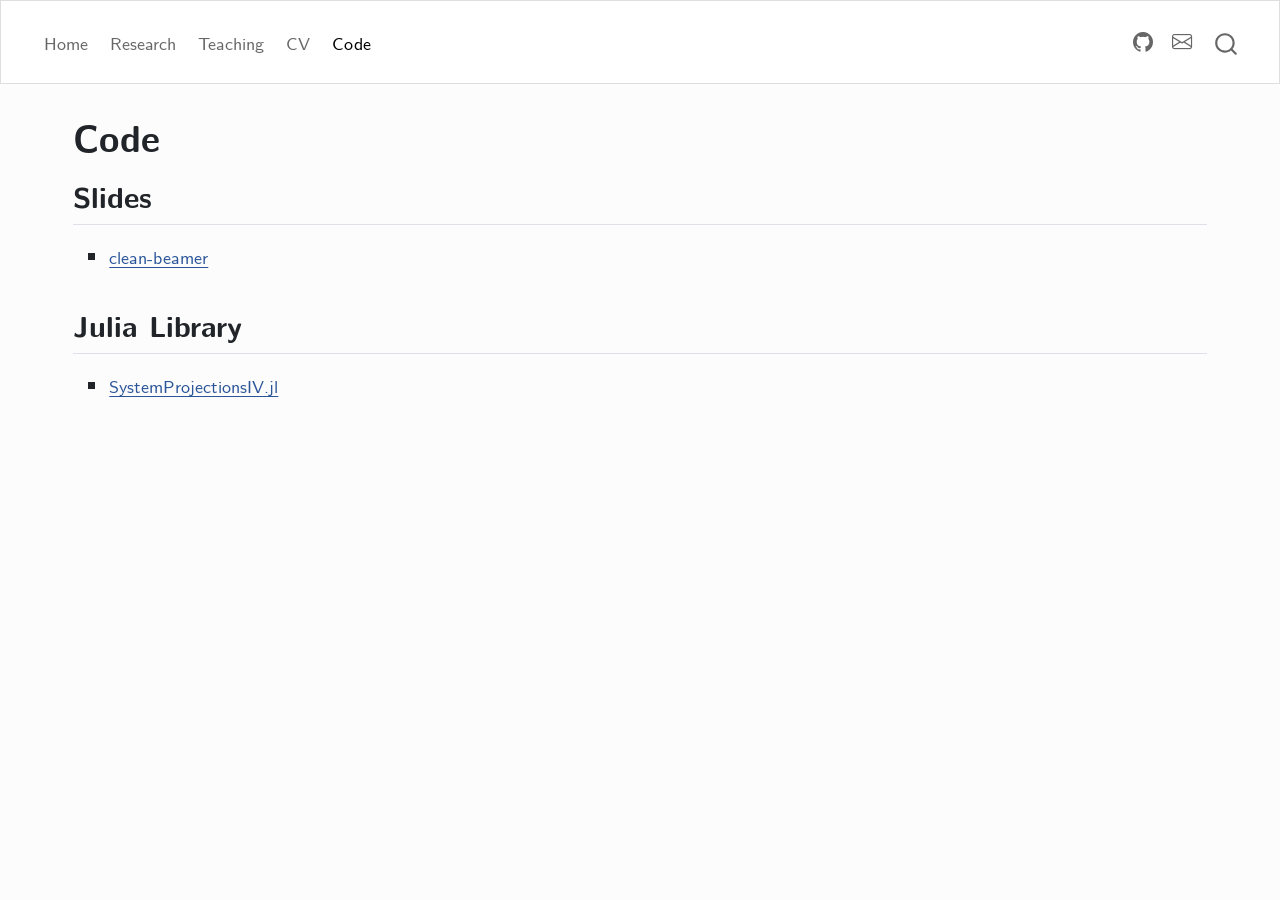
==== docs/code.html @ acdc4352 "Update sitemap and teaching page links; modify index.qmd subtitle - Changed the URL in sitemap.xml f" ====
<!DOCTYPE html>
<html xmlns="http://www.w3.org/1999/xhtml" lang="en" xml:lang="en"><head>

<meta charset="utf-8">
<meta name="generator" content="quarto-1.9.36">

<meta name="viewport" content="width=device-width, initial-scale=1.0, user-scalable=yes">


<title>Code – Andrea Recine</title>
<style>
/* Default styles provided by pandoc.
** See https://pandoc.org/MANUAL.html#variables-for-html for config info.
*/
code{white-space: pre-wrap;}
span.smallcaps{font-variant: small-caps;}
div.columns{display: flex; gap: min(4vw, 1.5em);}
div.column{flex: auto; overflow-x: auto;}
div.hanging-indent{margin-left: 1.5em; text-indent: -1.5em;}
ul.task-list{list-style: none;}
ul.task-list li input[type="checkbox"] {
  width: 0.8em;
  margin: 0 0.8em 0.2em -1em; /* quarto-specific, see https://github.com/quarto-dev/quarto-cli/issues/4556 */ 
  vertical-align: middle;
}
</style>


<script src="site_libs/quarto-nav/quarto-nav.js"></script>
<script src="site_libs/quarto-nav/headroom.min.js"></script>
<script src="site_libs/clipboard/clipboard.min.js"></script>
<script src="site_libs/quarto-search/autocomplete.umd.js"></script>
<script src="site_libs/quarto-search/fuse.min.js"></script>
<script src="site_libs/quarto-search/quarto-search.js"></script>
<meta name="quarto:offset" content="./">
<script src="site_libs/quarto-html/quarto.js" type="module"></script>
<script src="site_libs/quarto-html/tabsets/tabsets.js" type="module"></script>
<script src="site_libs/quarto-html/popper.min.js"></script>
<script src="site_libs/quarto-html/tippy.umd.min.js"></script>
<script src="site_libs/quarto-html/anchor.min.js"></script>
<link href="site_libs/quarto-html/tippy.css" rel="stylesheet">
<link href="site_libs/quarto-html/quarto-syntax-highlighting-685cb8ace66be21b8b10cab46573b50d.css" rel="stylesheet" id="quarto-text-highlighting-styles">
<script src="site_libs/bootstrap/bootstrap.min.js"></script>
<link href="site_libs/bootstrap/bootstrap-icons.css" rel="stylesheet">
<link href="site_libs/bootstrap/bootstrap-25e78c7d479662039ff8cc54b3a54b7a.min.css" rel="stylesheet" append-hash="true" id="quarto-bootstrap" data-mode="light">
<script id="quarto-search-options" type="application/json">{
  "location": "navbar",
  "copy-button": false,
  "collapse-after": 3,
  "panel-placement": "end",
  "type": "overlay",
  "limit": 50,
  "keyboard-shortcut": [
    "f",
    "/",
    "s"
  ],
  "show-item-context": false,
  "language": {
    "search-no-results-text": "No results",
    "search-matching-documents-text": "matching documents",
    "search-copy-link-title": "Copy link to search",
    "search-hide-matches-text": "Hide additional matches",
    "search-more-match-text": "more match in this document",
    "search-more-matches-text": "more matches in this document",
    "search-clear-button-title": "Clear",
    "search-text-placeholder": "",
    "search-detached-cancel-button-title": "Cancel",
    "search-submit-button-title": "Submit",
    "search-label": "Search"
  }
}</script>
<style>html{ scroll-behavior: smooth; }</style>


</head>

<body class="nav-fixed quarto-light">

<div id="quarto-search-results"></div>
  <header id="quarto-header" class="headroom fixed-top">
    <nav class="navbar navbar-expand-lg " data-bs-theme="dark">
      <div class="navbar-container container-fluid">
            <div id="quarto-search" class="" title="Search"></div>
          <button class="navbar-toggler" type="button" data-bs-toggle="collapse" data-bs-target="#navbarCollapse" aria-controls="navbarCollapse" role="menu" aria-expanded="false" aria-label="Toggle navigation" onclick="if (window.quartoToggleHeadroom) { window.quartoToggleHeadroom(); }">
  <span class="navbar-toggler-icon"></span>
</button>
          <div class="collapse navbar-collapse" id="navbarCollapse">
            <ul class="navbar-nav navbar-nav-scroll me-auto">
  <li class="nav-item">
    <a class="nav-link" href="./index.html"> 
<span class="menu-text">Home</span></a>
  </li>  
  <li class="nav-item">
    <a class="nav-link" href="./research.html"> 
<span class="menu-text">Research</span></a>
  </li>  
  <li class="nav-item">
    <a class="nav-link" href="./teaching.html"> 
<span class="menu-text">Teaching</span></a>
  </li>  
  <li class="nav-item">
    <a class="nav-link" href="./cv.html"> 
<span class="menu-text">CV</span></a>
  </li>  
  <li class="nav-item">
    <a class="nav-link active" href="./code.html" aria-current="page"> 
<span class="menu-text">Code</span></a>
  </li>  
</ul>
            <ul class="navbar-nav navbar-nav-scroll ms-auto">
  <li class="nav-item compact">
    <a class="nav-link" href="https://github.com/andrerecio"> <i class="bi bi-github" role="img">
</i> 
<span class="menu-text"></span></a>
  </li>  
  <li class="nav-item compact">
    <a class="nav-link" href="mailto:andrea.recine@uniroma1.it"> <i class="bi bi-envelope" role="img">
</i> 
<span class="menu-text"></span></a>
  </li>  
</ul>
          </div> <!-- /navcollapse -->
            <div class="quarto-navbar-tools">
</div>
      </div> <!-- /container-fluid -->
    </nav>
</header>
<!-- content -->
<div id="quarto-content" class="quarto-container page-columns page-rows-contents page-layout-full page-navbar">
<!-- sidebar -->
<!-- margin-sidebar -->
    
<!-- main -->
<main class="content column-page" id="quarto-document-content">

<header id="title-block-header" class="quarto-title-block default">
<div class="quarto-title">
<h1 class="title">Code</h1>
</div>



<div class="quarto-title-meta column-page">

    
  
    
  </div>
  


</header>


<section id="slides" class="level2">
<h2 class="anchored" data-anchor-id="slides">Slides</h2>
<ul>
<li><a href="https://github.com/andrerecio/clean-beamer">clean-beamer</a></li>
</ul>
</section>
<section id="julia-library" class="level2">
<h2 class="anchored" data-anchor-id="julia-library">Julia Library</h2>
<ul>
<li><a href="https://github.com/andrerecio/SystemProjectionsIV.jl">SystemProjectionsIV.jl</a></li>
</ul>


</section>

</main> <!-- /main -->
<script id="quarto-html-after-body" type="application/javascript">
  window.document.addEventListener("DOMContentLoaded", function (event) {
    const icon = "";
    const anchorJS = new window.AnchorJS();
    anchorJS.options = {
      placement: 'right',
      icon: icon
    };
    anchorJS.add('.anchored');
    const isCodeAnnotation = (el) => {
      for (const clz of el.classList) {
        if (clz.startsWith('code-annotation-')) {                     
          return true;
        }
      }
      return false;
    }
    const onCopySuccess = function(e) {
      // button target
      const button = e.trigger;
      // don't keep focus
      button.blur();
      // flash "checked"
      button.classList.add('code-copy-button-checked');
      var currentTitle = button.getAttribute("title");
      button.setAttribute("title", "Copied!");
      let tooltip;
      if (window.bootstrap) {
        button.setAttribute("data-bs-toggle", "tooltip");
        button.setAttribute("data-bs-placement", "left");
        button.setAttribute("data-bs-title", "Copied!");
        tooltip = new bootstrap.Tooltip(button, 
          { trigger: "manual", 
            customClass: "code-copy-button-tooltip",
            offset: [0, -8]});
        tooltip.show();    
      }
      setTimeout(function() {
        if (tooltip) {
          tooltip.hide();
          button.removeAttribute("data-bs-title");
          button.removeAttribute("data-bs-toggle");
          button.removeAttribute("data-bs-placement");
        }
        button.setAttribute("title", currentTitle);
        button.classList.remove('code-copy-button-checked');
      }, 1000);
      // clear code selection
      e.clearSelection();
    }
    const getTextToCopy = function(trigger) {
      const outerScaffold = trigger.parentElement.cloneNode(true);
      const codeEl = outerScaffold.querySelector('code');
      for (const childEl of codeEl.children) {
        if (isCodeAnnotation(childEl)) {
          childEl.remove();
        }
      }
      return codeEl.innerText;
    }
    const clipboard = new window.ClipboardJS('.code-copy-button:not([data-in-quarto-modal])', {
      text: getTextToCopy
    });
    clipboard.on('success', onCopySuccess);
    if (window.document.getElementById('quarto-embedded-source-code-modal')) {
      const clipboardModal = new window.ClipboardJS('.code-copy-button[data-in-quarto-modal]', {
        text: getTextToCopy,
        container: window.document.getElementById('quarto-embedded-source-code-modal')
      });
      clipboardModal.on('success', onCopySuccess);
    }
      var localhostRegex = new RegExp(/^(?:http|https):\/\/localhost\:?[0-9]*\//);
      var mailtoRegex = new RegExp(/^mailto:/);
        var filterRegex = new RegExp("https:\/\/andrearecine\.me");
      var isInternal = (href) => {
          return filterRegex.test(href) || localhostRegex.test(href) || mailtoRegex.test(href);
      }
      // Inspect non-navigation links and adorn them if external
     var links = window.document.querySelectorAll('a[href]:not(.nav-link):not(.navbar-brand):not(.toc-action):not(.sidebar-link):not(.sidebar-item-toggle):not(.pagination-link):not(.no-external):not([aria-hidden]):not(.dropdown-item):not(.quarto-navigation-tool):not(.about-link)');
      for (var i=0; i<links.length; i++) {
        const link = links[i];
        if (!isInternal(link.href)) {
          // undo the damage that might have been done by quarto-nav.js in the case of
          // links that we want to consider external
          if (link.dataset.originalHref !== undefined) {
            link.href = link.dataset.originalHref;
          }
        }
      }
    function tippyHover(el, contentFn, onTriggerFn, onUntriggerFn) {
      const config = {
        allowHTML: true,
        maxWidth: 500,
        delay: 100,
        arrow: false,
        appendTo: function(el) {
            return el.parentElement;
        },
        interactive: true,
        interactiveBorder: 10,
        theme: 'quarto',
        placement: 'bottom-start',
      };
      if (contentFn) {
        config.content = contentFn;
      }
      if (onTriggerFn) {
        config.onTrigger = onTriggerFn;
      }
      if (onUntriggerFn) {
        config.onUntrigger = onUntriggerFn;
      }
      window.tippy(el, config); 
    }
    const noterefs = window.document.querySelectorAll('a[role="doc-noteref"]');
    for (var i=0; i<noterefs.length; i++) {
      const ref = noterefs[i];
      tippyHover(ref, function() {
        // use id or data attribute instead here
        let href = ref.getAttribute('data-footnote-href') || ref.getAttribute('href');
        try { href = new URL(href).hash; } catch {}
        const id = href.replace(/^#\/?/, "");
        const note = window.document.getElementById(id);
        if (note) {
          return note.innerHTML;
        } else {
          return "";
        }
      });
    }
    const xrefs = window.document.querySelectorAll('a.quarto-xref');
    const processXRef = (id, note) => {
      // Strip column container classes
      const stripColumnClz = (el) => {
        el.classList.remove("page-full", "page-columns");
        if (el.children) {
          for (const child of el.children) {
            stripColumnClz(child);
          }
        }
      }
      stripColumnClz(note)
      if (id === null || id.startsWith('sec-')) {
        // Special case sections, only their first couple elements
        const container = document.createElement("div");
        if (note.children && note.children.length > 2) {
          container.appendChild(note.children[0].cloneNode(true));
          for (let i = 1; i < note.children.length; i++) {
            const child = note.children[i];
            if (child.tagName === "P" && child.innerText === "") {
              continue;
            } else {
              container.appendChild(child.cloneNode(true));
              break;
            }
          }
          if (window.Quarto?.typesetMath) {
            window.Quarto.typesetMath(container);
          }
          return container.innerHTML
        } else {
          if (window.Quarto?.typesetMath) {
            window.Quarto.typesetMath(note);
          }
          return note.innerHTML;
        }
      } else {
        // Remove any anchor links if they are present
        const anchorLink = note.querySelector('a.anchorjs-link');
        if (anchorLink) {
          anchorLink.remove();
        }
        if (window.Quarto?.typesetMath) {
          window.Quarto.typesetMath(note);
        }
        if (note.classList.contains("callout")) {
          return note.outerHTML;
        } else {
          return note.innerHTML;
        }
      }
    }
    for (var i=0; i<xrefs.length; i++) {
      const xref = xrefs[i];
      tippyHover(xref, undefined, function(instance) {
        instance.disable();
        let url = xref.getAttribute('href');
        let hash = undefined; 
        if (url.startsWith('#')) {
          hash = url;
        } else {
          try { hash = new URL(url).hash; } catch {}
        }
        if (hash) {
          const id = hash.replace(/^#\/?/, "");
          const note = window.document.getElementById(id);
          if (note !== null) {
            try {
              const html = processXRef(id, note.cloneNode(true));
              instance.setContent(html);
            } finally {
              instance.enable();
              instance.show();
            }
          } else {
            // See if we can fetch this
            fetch(url.split('#')[0])
            .then(res => res.text())
            .then(html => {
              const parser = new DOMParser();
              const htmlDoc = parser.parseFromString(html, "text/html");
              const note = htmlDoc.getElementById(id);
              if (note !== null) {
                const html = processXRef(id, note);
                instance.setContent(html);
              } 
            }).finally(() => {
              instance.enable();
              instance.show();
            });
          }
        } else {
          // See if we can fetch a full url (with no hash to target)
          // This is a special case and we should probably do some content thinning / targeting
          fetch(url)
          .then(res => res.text())
          .then(html => {
            const parser = new DOMParser();
            const htmlDoc = parser.parseFromString(html, "text/html");
            const note = htmlDoc.querySelector('main.content');
            if (note !== null) {
              // This should only happen for chapter cross references
              // (since there is no id in the URL)
              // remove the first header
              if (note.children.length > 0 && note.children[0].tagName === "HEADER") {
                note.children[0].remove();
              }
              const html = processXRef(null, note);
              instance.setContent(html);
            } 
          }).finally(() => {
            instance.enable();
            instance.show();
          });
        }
      }, function(instance) {
      });
    }
        let selectedAnnoteEl;
        const selectorForAnnotation = ( cell, annotation) => {
          let cellAttr = 'data-code-cell="' + cell + '"';
          let lineAttr = 'data-code-annotation="' +  annotation + '"';
          const selector = 'span[' + cellAttr + '][' + lineAttr + ']';
          return selector;
        }
        const selectCodeLines = (annoteEl) => {
          const doc = window.document;
          const targetCell = annoteEl.getAttribute("data-target-cell");
          const targetAnnotation = annoteEl.getAttribute("data-target-annotation");
          const annoteSpan = window.document.querySelector(selectorForAnnotation(targetCell, targetAnnotation));
          const lines = annoteSpan.getAttribute("data-code-lines").split(",");
          const lineIds = lines.map((line) => {
            return targetCell + "-" + line;
          })
          let top = null;
          let height = null;
          let parent = null;
          if (lineIds.length > 0) {
              //compute the position of the single el (top and bottom and make a div)
              const el = window.document.getElementById(lineIds[0]);
              top = el.offsetTop;
              height = el.offsetHeight;
              parent = el.parentElement.parentElement;
            if (lineIds.length > 1) {
              const lastEl = window.document.getElementById(lineIds[lineIds.length - 1]);
              const bottom = lastEl.offsetTop + lastEl.offsetHeight;
              height = bottom - top;
            }
            if (top !== null && height !== null && parent !== null) {
              // cook up a div (if necessary) and position it 
              let div = window.document.getElementById("code-annotation-line-highlight");
              if (div === null) {
                div = window.document.createElement("div");
                div.setAttribute("id", "code-annotation-line-highlight");
                div.style.position = 'absolute';
                parent.appendChild(div);
              }
              div.style.top = top - 2 + "px";
              div.style.height = height + 4 + "px";
              div.style.left = 0;
              let gutterDiv = window.document.getElementById("code-annotation-line-highlight-gutter");
              if (gutterDiv === null) {
                gutterDiv = window.document.createElement("div");
                gutterDiv.setAttribute("id", "code-annotation-line-highlight-gutter");
                gutterDiv.style.position = 'absolute';
                const codeCell = window.document.getElementById(targetCell);
                const gutter = codeCell.querySelector('.code-annotation-gutter');
                gutter.appendChild(gutterDiv);
              }
              gutterDiv.style.top = top - 2 + "px";
              gutterDiv.style.height = height + 4 + "px";
            }
            selectedAnnoteEl = annoteEl;
          }
        };
        const unselectCodeLines = () => {
          const elementsIds = ["code-annotation-line-highlight", "code-annotation-line-highlight-gutter"];
          elementsIds.forEach((elId) => {
            const div = window.document.getElementById(elId);
            if (div) {
              div.remove();
            }
          });
          selectedAnnoteEl = undefined;
        };
          // Handle positioning of the toggle
      window.addEventListener(
        "resize",
        throttle(() => {
          elRect = undefined;
          if (selectedAnnoteEl) {
            selectCodeLines(selectedAnnoteEl);
          }
        }, 10)
      );
      function throttle(fn, ms) {
      let throttle = false;
      let timer;
        return (...args) => {
          if(!throttle) { // first call gets through
              fn.apply(this, args);
              throttle = true;
          } else { // all the others get throttled
              if(timer) clearTimeout(timer); // cancel #2
              timer = setTimeout(() => {
                fn.apply(this, args);
                timer = throttle = false;
              }, ms);
          }
        };
      }
        // Attach click handler to the DT
        const annoteDls = window.document.querySelectorAll('dt[data-target-cell]');
        for (const annoteDlNode of annoteDls) {
          annoteDlNode.addEventListener('click', (event) => {
            const clickedEl = event.target;
            if (clickedEl !== selectedAnnoteEl) {
              unselectCodeLines();
              const activeEl = window.document.querySelector('dt[data-target-cell].code-annotation-active');
              if (activeEl) {
                activeEl.classList.remove('code-annotation-active');
              }
              selectCodeLines(clickedEl);
              clickedEl.classList.add('code-annotation-active');
            } else {
              // Unselect the line
              unselectCodeLines();
              clickedEl.classList.remove('code-annotation-active');
            }
          });
        }
    const findCites = (el) => {
      const parentEl = el.parentElement;
      if (parentEl) {
        const cites = parentEl.dataset.cites;
        if (cites) {
          return {
            el,
            cites: cites.split(' ')
          };
        } else {
          return findCites(el.parentElement)
        }
      } else {
        return undefined;
      }
    };
    var bibliorefs = window.document.querySelectorAll('a[role="doc-biblioref"]');
    for (var i=0; i<bibliorefs.length; i++) {
      const ref = bibliorefs[i];
      const citeInfo = findCites(ref);
      if (citeInfo) {
        tippyHover(citeInfo.el, function() {
          var popup = window.document.createElement('div');
          citeInfo.cites.forEach(function(cite) {
            var citeDiv = window.document.createElement('div');
            citeDiv.classList.add('hanging-indent');
            citeDiv.classList.add('csl-entry');
            var biblioDiv = window.document.getElementById('ref-' + cite);
            if (biblioDiv) {
              citeDiv.innerHTML = biblioDiv.innerHTML;
            }
            popup.appendChild(citeDiv);
          });
          return popup.innerHTML;
        });
      }
    }
  });
  </script>
</div> <!-- /content -->




<script src="site_libs/quarto-html/zenscroll-min.js"></script>
</body></html>
---- docs/site_libs/quarto-html/tippy.css ----
.tippy-box[data-animation=fade][data-state=hidden]{opacity:0}[data-tippy-root]{max-width:calc(100vw - 10px)}.tippy-box{position:relative;background-color:#333;color:#fff;border-radius:4px;font-size:14px;line-height:1.4;white-space:normal;outline:0;transition-property:transform,visibility,opacity}.tippy-box[data-placement^=top]>.tippy-arrow{bottom:0}.tippy-box[data-placement^=top]>.tippy-arrow:before{bottom:-7px;left:0;border-width:8px 8px 0;border-top-color:initial;transform-origin:center top}.tippy-box[data-placement^=bottom]>.tippy-arrow{top:0}.tippy-box[data-placement^=bottom]>.tippy-arrow:before{top:-7px;left:0;border-width:0 8px 8px;border-bottom-color:initial;transform-origin:center bottom}.tippy-box[data-placement^=left]>.tippy-arrow{right:0}.tippy-box[data-placement^=left]>.tippy-arrow:before{border-width:8px 0 8px 8px;border-left-color:initial;right:-7px;transform-origin:center left}.tippy-box[data-placement^=right]>.tippy-arrow{left:0}.tippy-box[data-placement^=right]>.tippy-arrow:before{left:-7px;border-width:8px 8px 8px 0;border-right-color:initial;transform-origin:center right}.tippy-box[data-inertia][data-state=visible]{transition-timing-function:cubic-bezier(.54,1.5,.38,1.11)}.tippy-arrow{width:16px;height:16px;color:#333}.tippy-arrow:before{content:"";position:absolute;border-color:transparent;border-style:solid}.tippy-content{position:relative;padding:5px 9px;z-index:1}
---- docs/site_libs/quarto-html/quarto-syntax-highlighting-685cb8ace66be21b8b10cab46573b50d.css ----
/* quarto syntax highlight colors */
:root {
  --quarto-hl-al-color: #ff5555;
  --quarto-hl-an-color: #6a737d;
  --quarto-hl-at-color: #d73a49;
  --quarto-hl-bn-color: #005cc5;
  --quarto-hl-bu-color: #d73a49;
  --quarto-hl-ch-color: #032f62;
  --quarto-hl-co-color: #6a737d;
  --quarto-hl-cv-color: #6a737d;
  --quarto-hl-cn-color: #005cc5;
  --quarto-hl-cf-color: #d73a49;
  --quarto-hl-dt-color: #d73a49;
  --quarto-hl-dv-color: #005cc5;
  --quarto-hl-do-color: #6a737d;
  --quarto-hl-er-color: #ff5555;
  --quarto-hl-ex-color: #d73a49;
  --quarto-hl-fl-color: #005cc5;
  --quarto-hl-fu-color: #6f42c1;
  --quarto-hl-im-color: #032f62;
  --quarto-hl-in-color: #6a737d;
  --quarto-hl-kw-color: #d73a49;
  --quarto-hl-op-color: #24292e;
  --quarto-hl-pp-color: #d73a49;
  --quarto-hl-re-color: #6a737d;
  --quarto-hl-sc-color: #005cc5;
  --quarto-hl-ss-color: #032f62;
  --quarto-hl-st-color: #032f62;
  --quarto-hl-va-color: #e36209;
  --quarto-hl-vs-color: #032f62;
  --quarto-hl-wa-color: #ff5555;
}

/* other quarto variables */
:root {
  --quarto-font-monospace: "Latin Modern Mono", monospace;
}

/* syntax highlight based on Pandoc's rules */
pre > code.sourceCode > span {
  color: #24292e;
}

code.sourceCode > span {
  color: #24292e;
}

div.sourceCode,
div.sourceCode pre.sourceCode {
  color: #24292e;
}

/* Normal */
code span {
  color: #24292e;
}

/* Alert */
code span.al {
  font-weight: bold;
  color: #ff5555;
}

/* Annotation */
code span.an {
  color: #6a737d;
}

/* Attribute */
code span.at {
  color: #d73a49;
}

/* BaseN */
code span.bn {
  color: #005cc5;
}

/* BuiltIn */
code span.bu {
  color: #d73a49;
}

/* ControlFlow */
code span.cf {
  color: #d73a49;
}

/* Char */
code span.ch {
  color: #032f62;
}

/* Constant */
code span.cn {
  color: #005cc5;
}

/* Comment */
code span.co {
  color: #6a737d;
}

/* CommentVar */
code span.cv {
  color: #6a737d;
}

/* Documentation */
code span.do {
  color: #6a737d;
}

/* DataType */
code span.dt {
  color: #d73a49;
}

/* DecVal */
code span.dv {
  color: #005cc5;
}

/* Error */
code span.er {
  color: #ff5555;
  text-decoration: underline;
}

/* Extension */
code span.ex {
  font-weight: bold;
  color: #d73a49;
}

/* Float */
code span.fl {
  color: #005cc5;
}

/* Function */
code span.fu {
  color: #6f42c1;
}

/* Import */
code span.im {
  color: #032f62;
}

/* Information */
code span.in {
  color: #6a737d;
}

/* Keyword */
code span.kw {
  color: #d73a49;
}

/* Operator */
code span.op {
  color: #24292e;
}

/* Preprocessor */
code span.pp {
  color: #d73a49;
}

/* RegionMarker */
code span.re {
  color: #6a737d;
}

/* SpecialChar */
code span.sc {
  color: #005cc5;
}

/* SpecialString */
code span.ss {
  color: #032f62;
}

/* String */
code span.st {
  color: #032f62;
}

/* Variable */
code span.va {
  color: #e36209;
}

/* VerbatimString */
code span.vs {
  color: #032f62;
}

/* Warning */
code span.wa {
  color: #ff5555;
}

.prevent-inlining {
  content: "</";
}

/*# sourceMappingURL=6eecdfcb9bf55b6dfb25d07b370a2f3a.css.map */
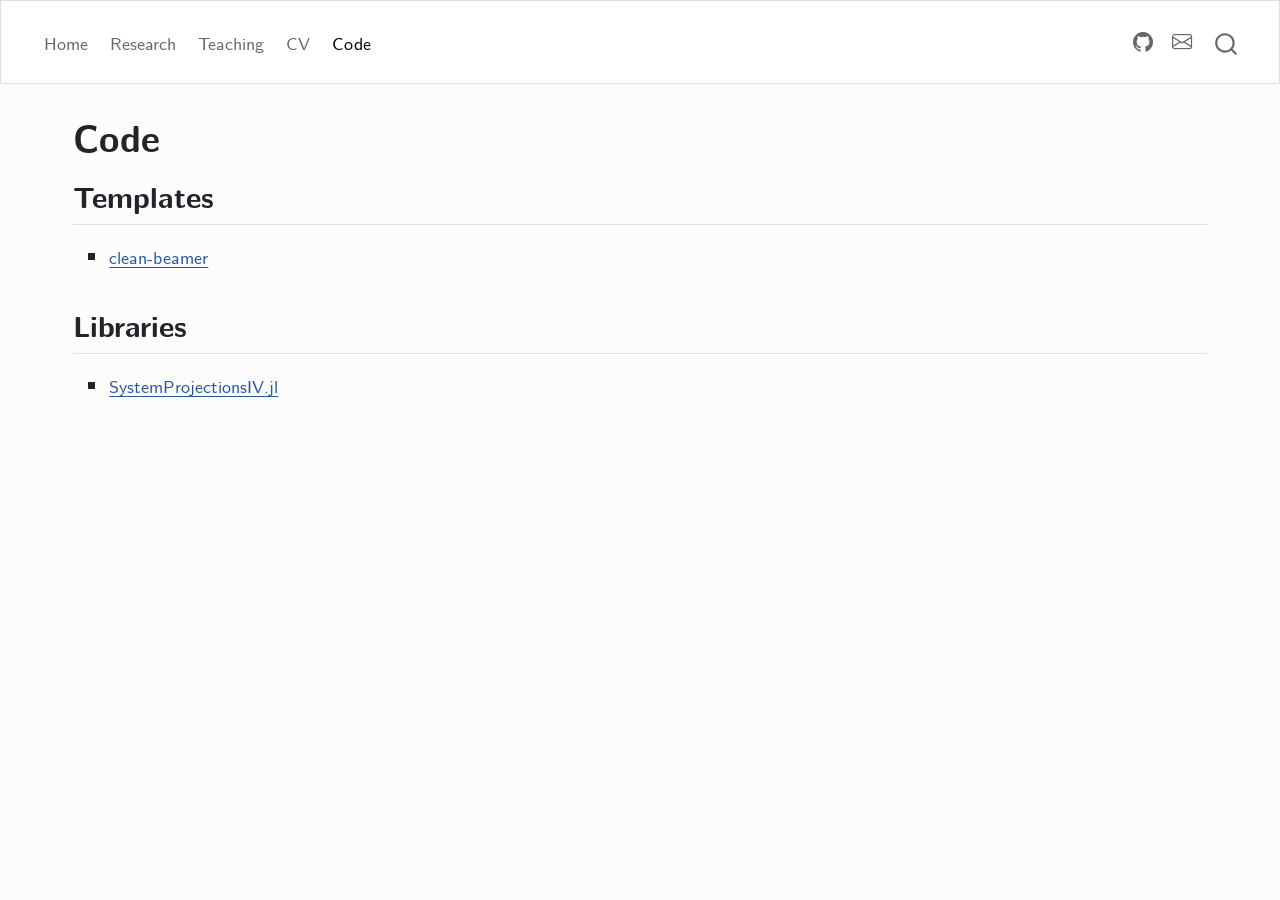
==== commit 72c9a647: "Add canonical URLs and update section titles for consistency" ====
--- a/docs/code.html
+++ b/docs/code.html
@@ -73,6 +73,7 @@
 <style>html{ scroll-behavior: smooth; }</style>
 
 
+<link rel="canonical" href="https://andrearecine.me/code.html">
 </head>
 
 <body class="nav-fixed quarto-light">
@@ -153,14 +154,14 @@
 </header>
 
 
-<section id="slides" class="level2">
-<h2 class="anchored" data-anchor-id="slides">Slides</h2>
+<section id="templates" class="level2">
+<h2 class="anchored" data-anchor-id="templates">Templates</h2>
 <ul>
 <li><a href="https://github.com/andrerecio/clean-beamer">clean-beamer</a></li>
 </ul>
 </section>
-<section id="julia-library" class="level2">
-<h2 class="anchored" data-anchor-id="julia-library">Julia Library</h2>
+<section id="libraries" class="level2">
+<h2 class="anchored" data-anchor-id="libraries">Libraries</h2>
 <ul>
 <li><a href="https://github.com/andrerecio/SystemProjectionsIV.jl">SystemProjectionsIV.jl</a></li>
 </ul>
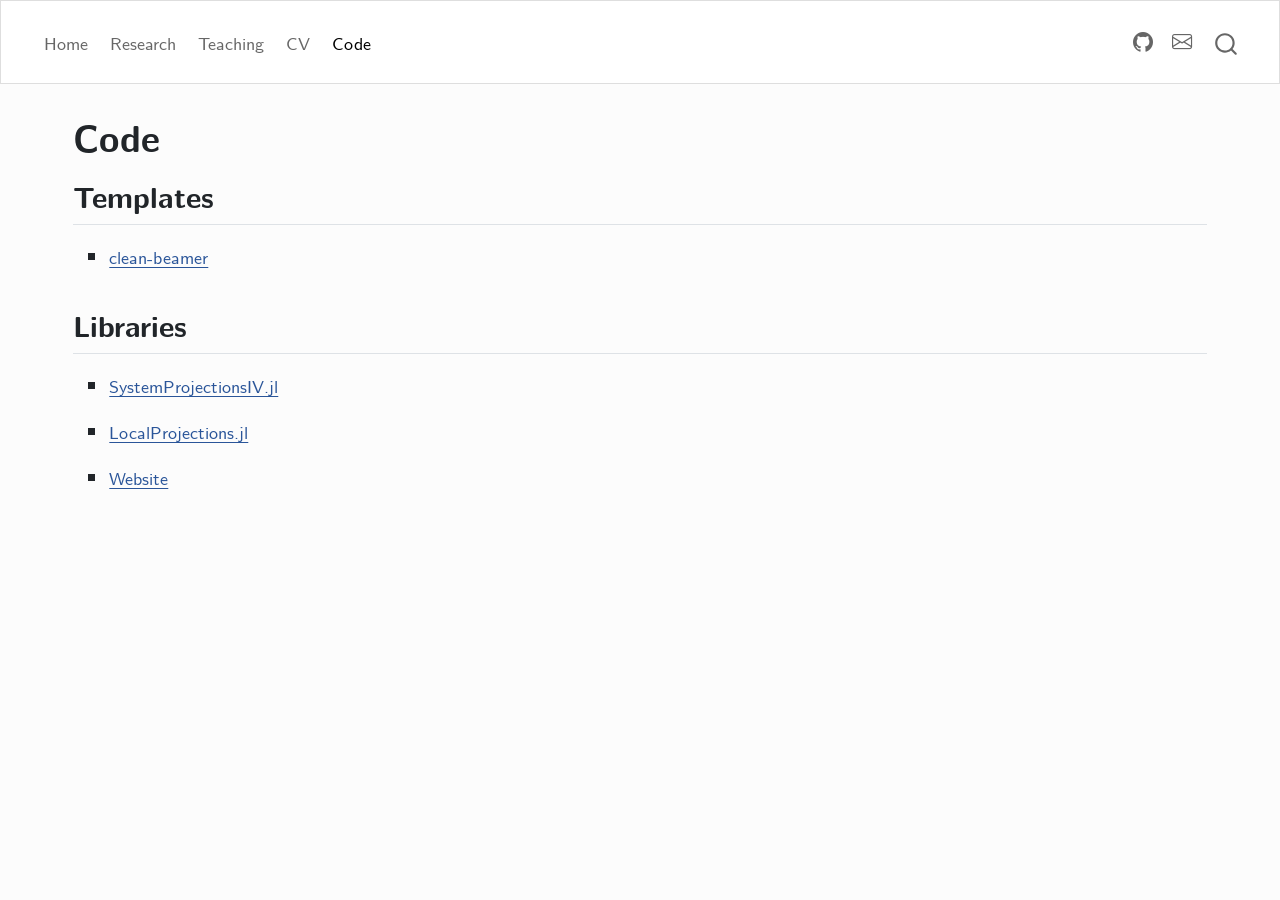
==== commit 360287d3: "Update libraries section in code.qmd and code.html; modify search.json and sitemap.xml for consisten" ====
--- a/docs/code.html
+++ b/docs/code.html
@@ -163,7 +163,9 @@
 <section id="libraries" class="level2">
 <h2 class="anchored" data-anchor-id="libraries">Libraries</h2>
 <ul>
-<li><a href="https://github.com/andrerecio/SystemProjectionsIV.jl">SystemProjectionsIV.jl</a></li>
+<li><p><a href="https://github.com/andrerecio/SystemProjectionsIV.jl">SystemProjectionsIV.jl</a></p></li>
+<li><p><a href="https://github.com/andrerecio/LocalProjections.jl">LocalProjections.jl</a></p></li>
+<li><p><a href="http://andrearecine.me/LocalProjections.jl/">Website</a></p></li>
 </ul>
 
 
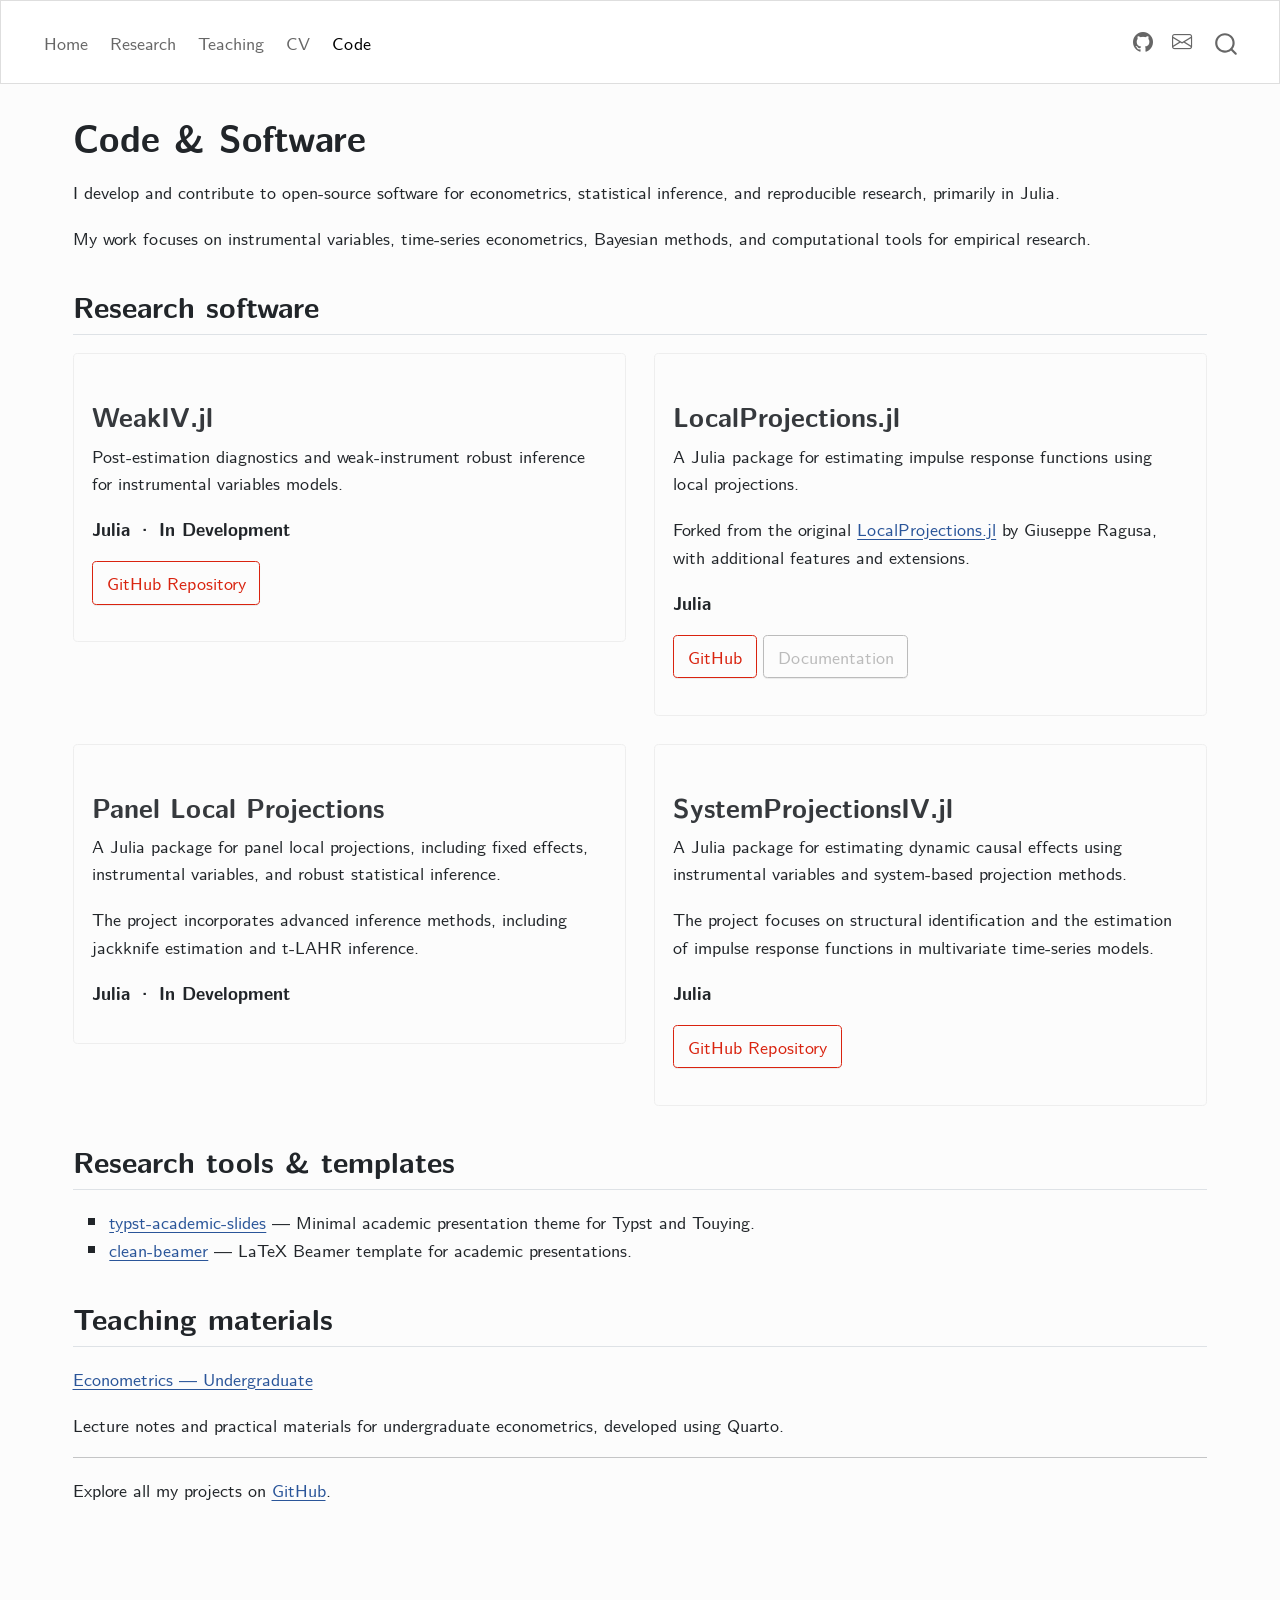
==== commit 28288ff1: "Update code.qmd" ====
--- a/docs/code.html
+++ b/docs/code.html
@@ -7,7 +7,7 @@
 <meta name="viewport" content="width=device-width, initial-scale=1.0, user-scalable=yes">
 
 
-<title>Code – Andrea Recine</title>
+<title>Code &amp; Software – Andrea Recine</title>
 <style>
 /* Default styles provided by pandoc.
 ** See https://pandoc.org/MANUAL.html#variables-for-html for config info.
@@ -137,7 +137,7 @@
 
 <header id="title-block-header" class="quarto-title-block default">
 <div class="quarto-title">
-<h1 class="title">Code</h1>
+<h1 class="title">Code &amp; Software</h1>
 </div>
 
 
@@ -154,19 +154,68 @@
 </header>
 
 
-<section id="templates" class="level2">
-<h2 class="anchored" data-anchor-id="templates">Templates</h2>
+<p>I develop and contribute to open-source software for econometrics, statistical inference, and reproducible research, primarily in Julia.</p>
+<p>My work focuses on instrumental variables, time-series econometrics, Bayesian methods, and computational tools for empirical research.</p>
+<section id="research-software" class="level2">
+<h2 class="anchored" data-anchor-id="research-software">Research software</h2>
+<div class="grid">
+<div class="g-col-12 g-col-md-6">
+<div class="card">
+<section id="weakiv.jl" class="level3 card-body">
+<h3 class="anchored" data-anchor-id="weakiv.jl">WeakIV.jl</h3>
+<p>Post-estimation diagnostics and weak-instrument robust inference for instrumental variables models.</p>
+<p><strong>Julia · In Development</strong></p>
+<p><a href="https://github.com/andrerecio/WeakIV.jl" class="btn btn-outline-primary">GitHub Repository</a></p>
+</section>
+</div>
+</div>
+<div class="g-col-12 g-col-md-6">
+<div class="card">
+<section id="localprojections.jl" class="level3 card-body">
+<h3 class="anchored" data-anchor-id="localprojections.jl">LocalProjections.jl</h3>
+<p>A Julia package for estimating impulse response functions using local projections.</p>
+<p>Forked from the original <a href="https://github.com/gragusa/LocalProjections.jl">LocalProjections.jl</a> by Giuseppe Ragusa, with additional features and extensions.</p>
+<p><strong>Julia</strong></p>
+<p><a href="https://github.com/andrerecio/LocalProjections.jl" class="btn btn-outline-primary">GitHub</a> <a href="https://andrearecine.me/LocalProjections.jl/" class="btn btn-outline-secondary">Documentation</a></p>
+</section>
+</div>
+</div>
+<div class="g-col-12 g-col-md-6">
+<div class="card">
+<section id="panel-local-projections" class="level3 card-body">
+<h3 class="anchored" data-anchor-id="panel-local-projections">Panel Local Projections</h3>
+<p>A Julia package for panel local projections, including fixed effects, instrumental variables, and robust statistical inference.</p>
+<p>The project incorporates advanced inference methods, including jackknife estimation and t-LAHR inference.</p>
+<p><strong>Julia · In Development</strong></p>
+</section>
+</div>
+</div>
+<div class="g-col-12 g-col-md-6">
+<div class="card">
+<section id="systemprojectionsiv.jl" class="level3 card-body">
+<h3 class="anchored" data-anchor-id="systemprojectionsiv.jl">SystemProjectionsIV.jl</h3>
+<p>A Julia package for estimating dynamic causal effects using instrumental variables and system-based projection methods.</p>
+<p>The project focuses on structural identification and the estimation of impulse response functions in multivariate time-series models.</p>
+<p><strong>Julia</strong></p>
+<p><a href="https://github.com/andrerecio/SystemProjectionsIV.jl" class="btn btn-outline-primary">GitHub Repository</a></p>
+</section>
+</div>
+</div>
+</div>
+</section>
+<section id="research-tools-templates" class="level2">
+<h2 class="anchored" data-anchor-id="research-tools-templates">Research tools &amp; templates</h2>
 <ul>
-<li><a href="https://github.com/andrerecio/clean-beamer">clean-beamer</a></li>
+<li><a href="https://github.com/andrerecio/typst-academic-slides">typst-academic-slides</a> — Minimal academic presentation theme for Typst and Touying.</li>
+<li><a href="https://github.com/andrerecio/clean-beamer">clean-beamer</a> — LaTeX Beamer template for academic presentations.</li>
 </ul>
 </section>
-<section id="libraries" class="level2">
-<h2 class="anchored" data-anchor-id="libraries">Libraries</h2>
-<ul>
-<li><p><a href="https://github.com/andrerecio/SystemProjectionsIV.jl">SystemProjectionsIV.jl</a></p></li>
-<li><p><a href="https://github.com/andrerecio/LocalProjections.jl">LocalProjections.jl</a></p></li>
-<li><p><a href="http://andrearecine.me/LocalProjections.jl/">Website</a></p></li>
-</ul>
+<section id="teaching-materials" class="level2">
+<h2 class="anchored" data-anchor-id="teaching-materials">Teaching materials</h2>
+<p><a href="https://github.com/andrerecio/econometrics-undergraduate">Econometrics — Undergraduate</a></p>
+<p>Lecture notes and practical materials for undergraduate econometrics, developed using Quarto.</p>
+<hr>
+<p>Explore all my projects on <a href="https://github.com/andrerecio">GitHub</a>.</p>
 
 
 </section>
